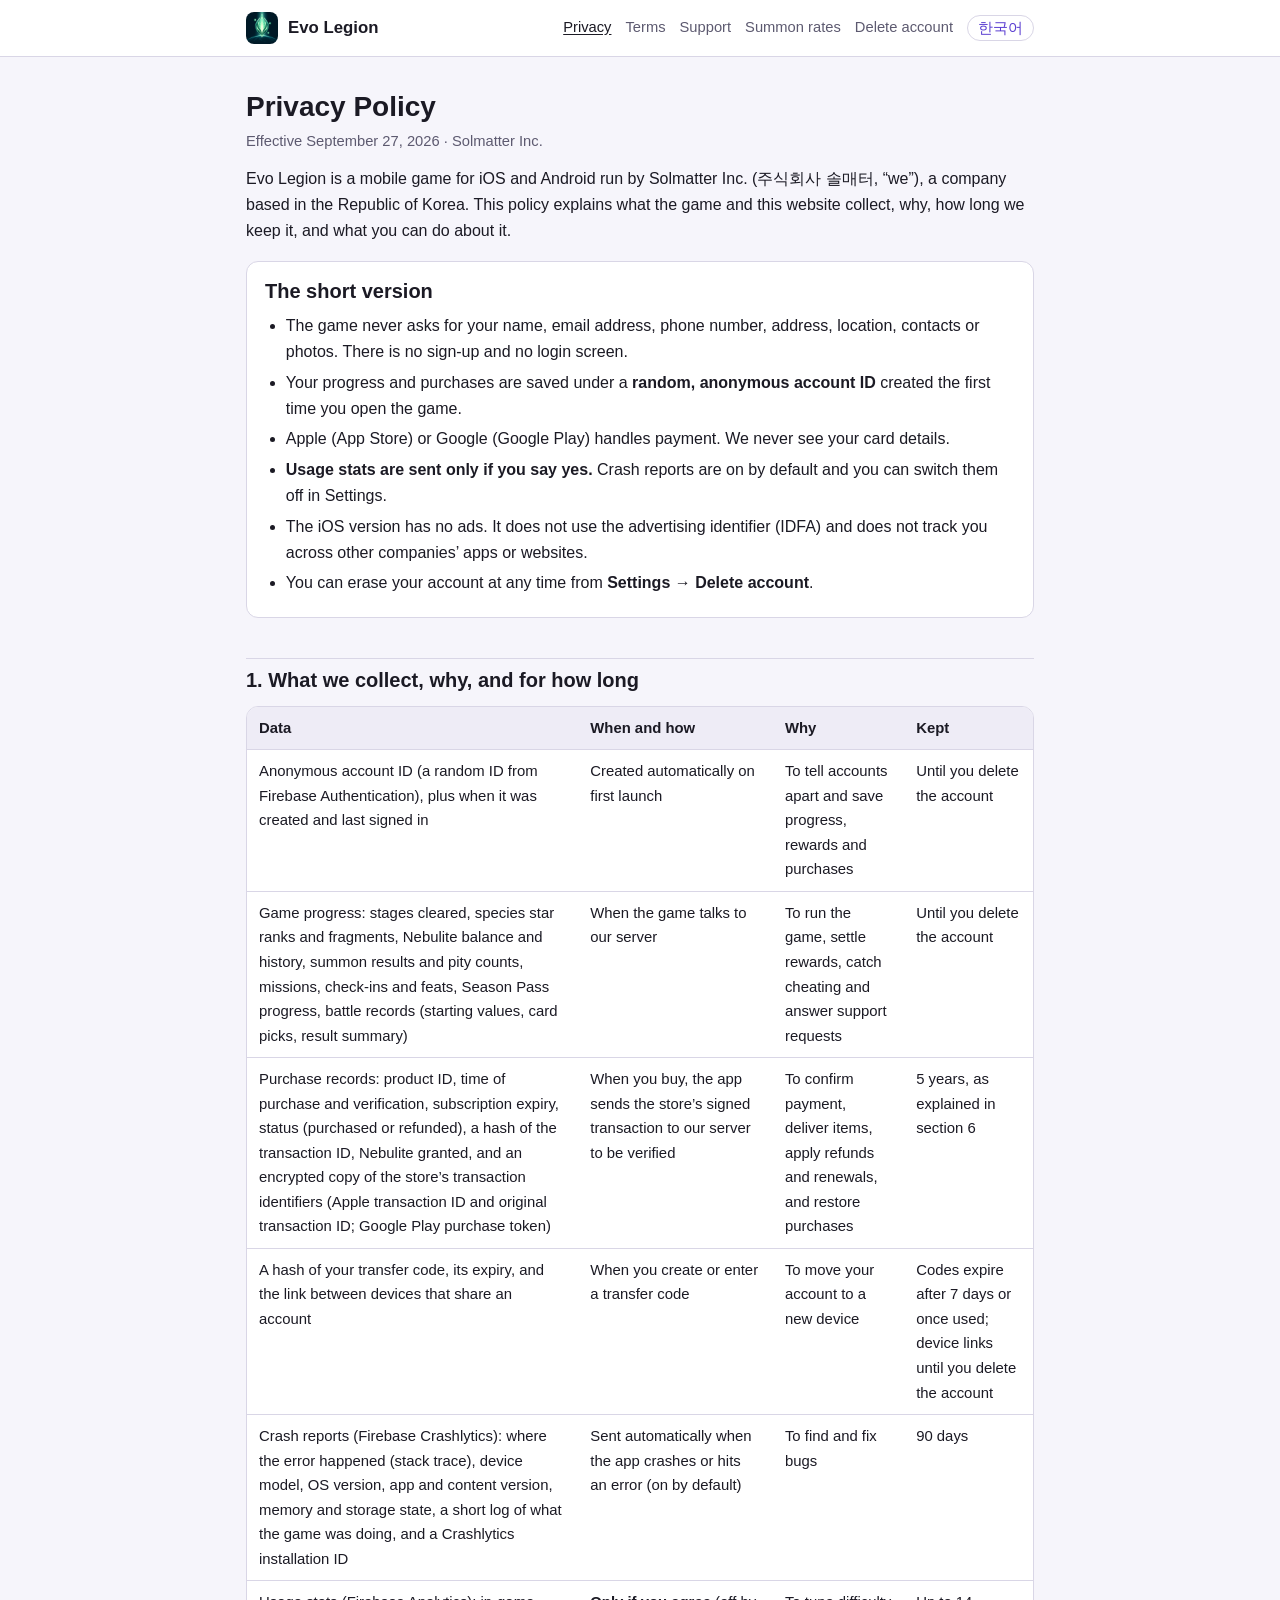
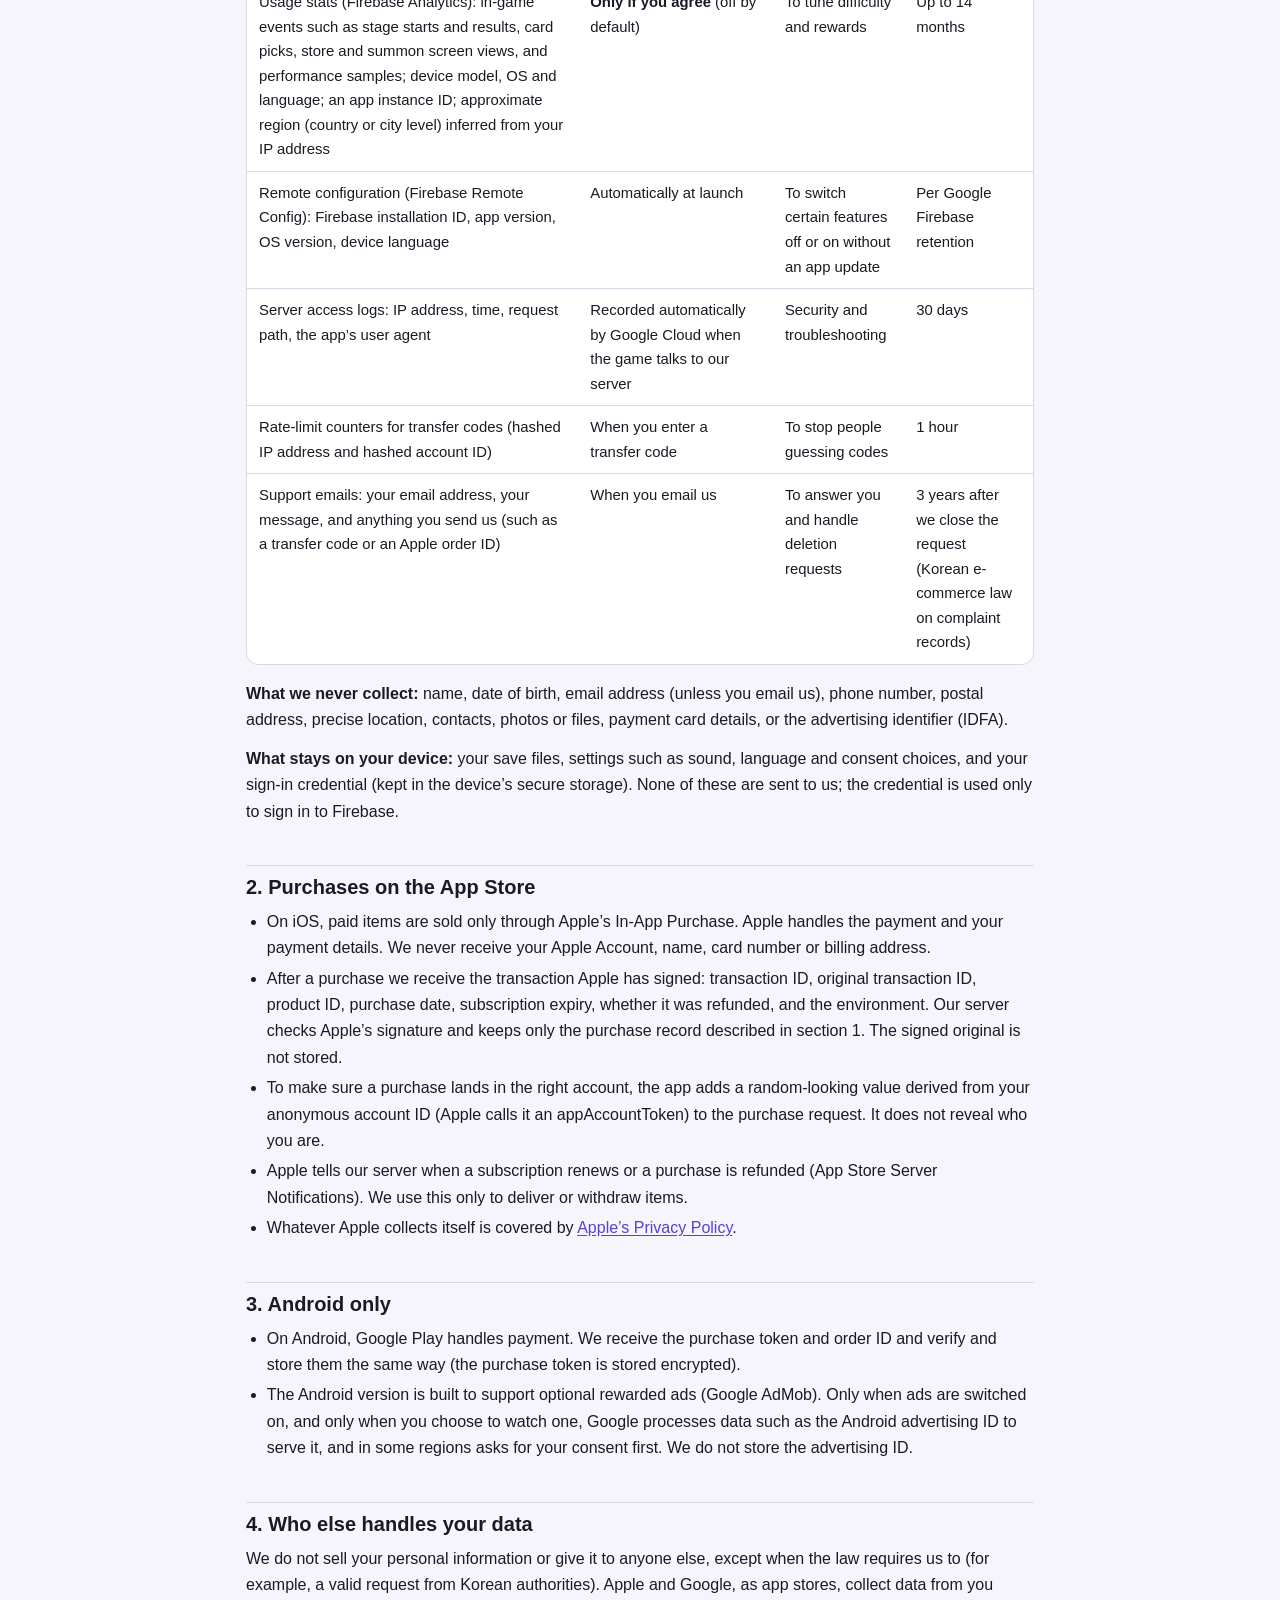
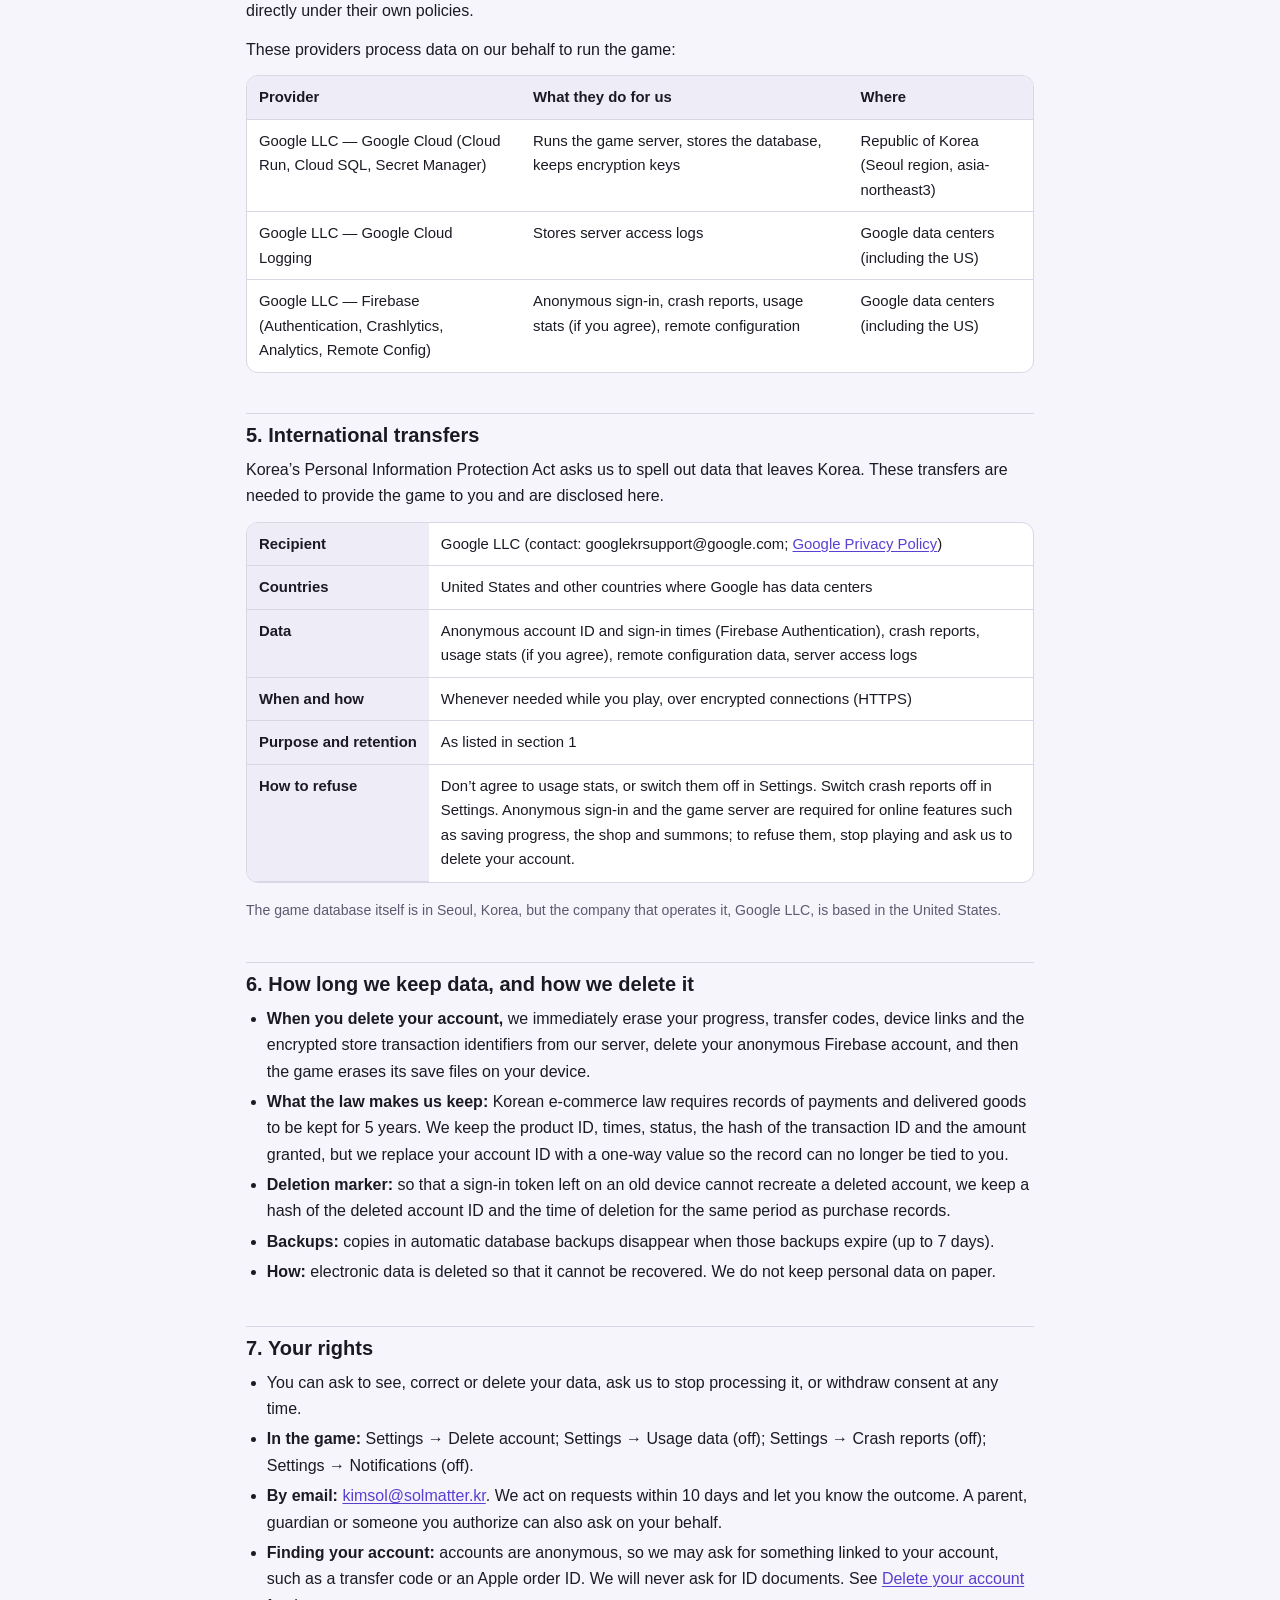
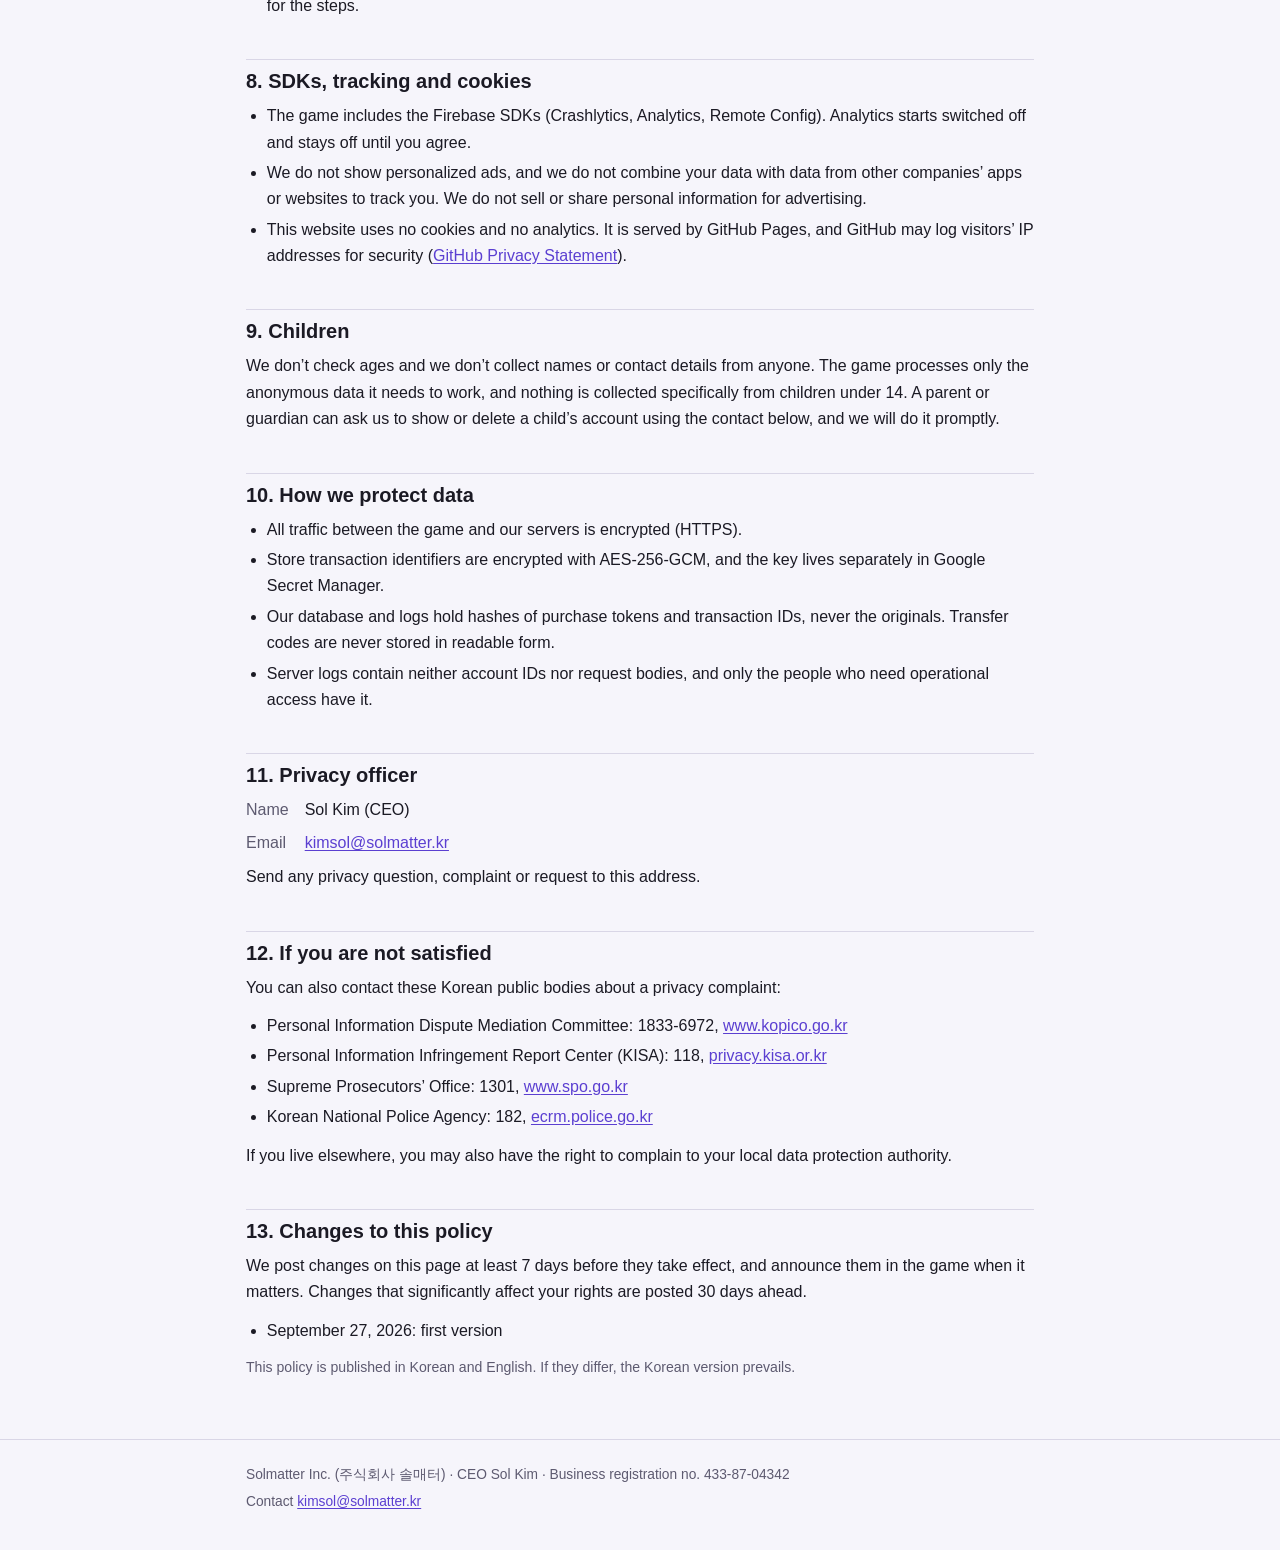
==== en/privacy/index.html @ aa60692b "Publish Evo Legion policy, support and probability pages" ====
<!doctype html>
<html lang="en">
<head>
<meta charset="utf-8">
<meta name="viewport" content="width=device-width, initial-scale=1">
<meta name="color-scheme" content="light dark">
<title>Privacy Policy · Evo Legion</title>
<meta name="description" content="How Evo Legion handles your data: what we collect, why, how long we keep it, where it goes, and how to delete it.">
<link rel="icon" href="../../icon.png">
<link rel="stylesheet" href="../../style.css">
<link rel="alternate" hreflang="ko" href="https://kimsol1134.github.io/evo-legion/privacy/">
<link rel="alternate" hreflang="en" href="https://kimsol1134.github.io/evo-legion/en/privacy/">
</head>
<body>
<header class="site"><div class="bar">
  <a class="brand" href="../"><img src="../../icon.png" alt="">Evo Legion</a>
  <nav aria-label="Site">
    <a href="../privacy/" aria-current="page">Privacy</a>
    <a href="../terms/">Terms</a>
    <a href="../support/">Support</a>
    <a href="../probabilities/">Summon rates</a>
    <a href="../account-deletion/">Delete account</a>
    <a class="lang" href="../../privacy/" hreflang="ko" lang="ko">한국어</a>
  </nav>
</div></header>

<main>
<h1>Privacy Policy</h1>
<p class="meta">Effective September 27, 2026 · Solmatter Inc.</p>

<p>Evo Legion is a mobile game for iOS and Android run by Solmatter Inc. (주식회사 솔매터, “we”), a company based in the Republic of Korea. This policy explains what the game and this website collect, why, how long we keep it, and what you can do about it.</p>

<div class="card">
<h2 style="border:0;margin-top:0;padding-top:0">The short version</h2>
<ul>
  <li>The game never asks for your name, email address, phone number, address, location, contacts or photos. There is no sign-up and no login screen.</li>
  <li>Your progress and purchases are saved under a <strong>random, anonymous account ID</strong> created the first time you open the game.</li>
  <li>Apple (App Store) or Google (Google Play) handles payment. We never see your card details.</li>
  <li><strong>Usage stats are sent only if you say yes.</strong> Crash reports are on by default and you can switch them off in Settings.</li>
  <li>The iOS version has no ads. It does not use the advertising identifier (IDFA) and does not track you across other companies’ apps or websites.</li>
  <li>You can erase your account at any time from <strong>Settings → Delete account</strong>.</li>
</ul>
</div>

<h2 id="items">1. What we collect, why, and for how long</h2>
<div class="table-wrap"><table>
<thead><tr><th>Data</th><th>When and how</th><th>Why</th><th>Kept</th></tr></thead>
<tbody>
<tr><td>Anonymous account ID (a random ID from Firebase Authentication), plus when it was created and last signed in</td><td>Created automatically on first launch</td><td>To tell accounts apart and save progress, rewards and purchases</td><td>Until you delete the account</td></tr>
<tr><td>Game progress: stages cleared, species star ranks and fragments, Nebulite balance and history, summon results and pity counts, missions, check-ins and feats, Season Pass progress, battle records (starting values, card picks, result summary)</td><td>When the game talks to our server</td><td>To run the game, settle rewards, catch cheating and answer support requests</td><td>Until you delete the account</td></tr>
<tr><td>Purchase records: product ID, time of purchase and verification, subscription expiry, status (purchased or refunded), a hash of the transaction ID, Nebulite granted, and an encrypted copy of the store’s transaction identifiers (Apple transaction ID and original transaction ID; Google Play purchase token)</td><td>When you buy, the app sends the store’s signed transaction to our server to be verified</td><td>To confirm payment, deliver items, apply refunds and renewals, and restore purchases</td><td>5 years, as explained in section 6</td></tr>
<tr><td>A hash of your transfer code, its expiry, and the link between devices that share an account</td><td>When you create or enter a transfer code</td><td>To move your account to a new device</td><td>Codes expire after 7 days or once used; device links until you delete the account</td></tr>
<tr><td>Crash reports (Firebase Crashlytics): where the error happened (stack trace), device model, OS version, app and content version, memory and storage state, a short log of what the game was doing, and a Crashlytics installation ID</td><td>Sent automatically when the app crashes or hits an error (on by default)</td><td>To find and fix bugs</td><td>90 days</td></tr>
<tr><td>Usage stats (Firebase Analytics): in-game events such as stage starts and results, card picks, store and summon screen views, and performance samples; device model, OS and language; an app instance ID; approximate region (country or city level) inferred from your IP address</td><td><strong>Only if you agree</strong> (off by default)</td><td>To tune difficulty and rewards</td><td>Up to 14 months</td></tr>
<tr><td>Remote configuration (Firebase Remote Config): Firebase installation ID, app version, OS version, device language</td><td>Automatically at launch</td><td>To switch certain features off or on without an app update</td><td>Per Google Firebase retention</td></tr>
<tr><td>Server access logs: IP address, time, request path, the app’s user agent</td><td>Recorded automatically by Google Cloud when the game talks to our server</td><td>Security and troubleshooting</td><td>30 days</td></tr>
<tr><td>Rate-limit counters for transfer codes (hashed IP address and hashed account ID)</td><td>When you enter a transfer code</td><td>To stop people guessing codes</td><td>1 hour</td></tr>
<tr><td>Support emails: your email address, your message, and anything you send us (such as a transfer code or an Apple order ID)</td><td>When you email us</td><td>To answer you and handle deletion requests</td><td>3 years after we close the request (Korean e-commerce law on complaint records)</td></tr>
</tbody>
</table></div>

<p><strong>What we never collect:</strong> name, date of birth, email address (unless you email us), phone number, postal address, precise location, contacts, photos or files, payment card details, or the advertising identifier (IDFA).</p>
<p><strong>What stays on your device:</strong> your save files, settings such as sound, language and consent choices, and your sign-in credential (kept in the device’s secure storage). None of these are sent to us; the credential is used only to sign in to Firebase.</p>

<h2 id="apple">2. Purchases on the App Store</h2>
<ul>
  <li>On iOS, paid items are sold only through Apple’s In-App Purchase. Apple handles the payment and your payment details. We never receive your Apple Account, name, card number or billing address.</li>
  <li>After a purchase we receive the transaction Apple has signed: transaction ID, original transaction ID, product ID, purchase date, subscription expiry, whether it was refunded, and the environment. Our server checks Apple’s signature and keeps only the purchase record described in section 1. The signed original is not stored.</li>
  <li>To make sure a purchase lands in the right account, the app adds a random-looking value derived from your anonymous account ID (Apple calls it an appAccountToken) to the purchase request. It does not reveal who you are.</li>
  <li>Apple tells our server when a subscription renews or a purchase is refunded (App Store Server Notifications). We use this only to deliver or withdraw items.</li>
  <li>Whatever Apple collects itself is covered by <a href="https://www.apple.com/legal/privacy/">Apple’s Privacy Policy</a>.</li>
</ul>

<h2 id="android">3. Android only</h2>
<ul>
  <li>On Android, Google Play handles payment. We receive the purchase token and order ID and verify and store them the same way (the purchase token is stored encrypted).</li>
  <li>The Android version is built to support optional rewarded ads (Google AdMob). Only when ads are switched on, and only when you choose to watch one, Google processes data such as the Android advertising ID to serve it, and in some regions asks for your consent first. We do not store the advertising ID.</li>
</ul>

<h2 id="sharing">4. Who else handles your data</h2>
<p>We do not sell your personal information or give it to anyone else, except when the law requires us to (for example, a valid request from Korean authorities). Apple and Google, as app stores, collect data from you directly under their own policies.</p>
<p>These providers process data on our behalf to run the game:</p>
<div class="table-wrap"><table>
<thead><tr><th>Provider</th><th>What they do for us</th><th>Where</th></tr></thead>
<tbody>
<tr><td>Google LLC — Google Cloud (Cloud Run, Cloud SQL, Secret Manager)</td><td>Runs the game server, stores the database, keeps encryption keys</td><td>Republic of Korea (Seoul region, asia-northeast3)</td></tr>
<tr><td>Google LLC — Google Cloud Logging</td><td>Stores server access logs</td><td>Google data centers (including the US)</td></tr>
<tr><td>Google LLC — Firebase (Authentication, Crashlytics, Analytics, Remote Config)</td><td>Anonymous sign-in, crash reports, usage stats (if you agree), remote configuration</td><td>Google data centers (including the US)</td></tr>
</tbody>
</table></div>

<h2 id="transfer">5. International transfers</h2>
<p>Korea’s Personal Information Protection Act asks us to spell out data that leaves Korea. These transfers are needed to provide the game to you and are disclosed here.</p>
<div class="table-wrap"><table>
<tbody>
<tr><th>Recipient</th><td>Google LLC (contact: googlekrsupport@google.com; <a href="https://policies.google.com/privacy">Google Privacy Policy</a>)</td></tr>
<tr><th>Countries</th><td>United States and other countries where Google has data centers</td></tr>
<tr><th>Data</th><td>Anonymous account ID and sign-in times (Firebase Authentication), crash reports, usage stats (if you agree), remote configuration data, server access logs</td></tr>
<tr><th>When and how</th><td>Whenever needed while you play, over encrypted connections (HTTPS)</td></tr>
<tr><th>Purpose and retention</th><td>As listed in section 1</td></tr>
<tr><th>How to refuse</th><td>Don’t agree to usage stats, or switch them off in Settings. Switch crash reports off in Settings. Anonymous sign-in and the game server are required for online features such as saving progress, the shop and summons; to refuse them, stop playing and ask us to delete your account.</td></tr>
</tbody>
</table></div>
<p class="small">The game database itself is in Seoul, Korea, but the company that operates it, Google LLC, is based in the United States.</p>

<h2 id="retention">6. How long we keep data, and how we delete it</h2>
<ul>
  <li><strong>When you delete your account,</strong> we immediately erase your progress, transfer codes, device links and the encrypted store transaction identifiers from our server, delete your anonymous Firebase account, and then the game erases its save files on your device.</li>
  <li><strong>What the law makes us keep:</strong> Korean e-commerce law requires records of payments and delivered goods to be kept for 5 years. We keep the product ID, times, status, the hash of the transaction ID and the amount granted, but we replace your account ID with a one-way value so the record can no longer be tied to you.</li>
  <li><strong>Deletion marker:</strong> so that a sign-in token left on an old device cannot recreate a deleted account, we keep a hash of the deleted account ID and the time of deletion for the same period as purchase records.</li>
  <li><strong>Backups:</strong> copies in automatic database backups disappear when those backups expire (up to 7 days).</li>
  <li><strong>How:</strong> electronic data is deleted so that it cannot be recovered. We do not keep personal data on paper.</li>
</ul>

<h2 id="rights">7. Your rights</h2>
<ul>
  <li>You can ask to see, correct or delete your data, ask us to stop processing it, or withdraw consent at any time.</li>
  <li><strong>In the game:</strong> Settings → Delete account; Settings → Usage data (off); Settings → Crash reports (off); Settings → Notifications (off).</li>
  <li><strong>By email:</strong> <a href="mailto:kimsol@solmatter.kr">kimsol@solmatter.kr</a>. We act on requests within 10 days and let you know the outcome. A parent, guardian or someone you authorize can also ask on your behalf.</li>
  <li><strong>Finding your account:</strong> accounts are anonymous, so we may ask for something linked to your account, such as a transfer code or an Apple order ID. We will never ask for ID documents. See <a href="../account-deletion/">Delete your account</a> for the steps.</li>
</ul>

<h2 id="auto">8. SDKs, tracking and cookies</h2>
<ul>
  <li>The game includes the Firebase SDKs (Crashlytics, Analytics, Remote Config). Analytics starts switched off and stays off until you agree.</li>
  <li>We do not show personalized ads, and we do not combine your data with data from other companies’ apps or websites to track you. We do not sell or share personal information for advertising.</li>
  <li>This website uses no cookies and no analytics. It is served by GitHub Pages, and GitHub may log visitors’ IP addresses for security (<a href="https://docs.github.com/en/site-policy/privacy-policies/github-general-privacy-statement">GitHub Privacy Statement</a>).</li>
</ul>

<h2 id="children">9. Children</h2>
<p>We don’t check ages and we don’t collect names or contact details from anyone. The game processes only the anonymous data it needs to work, and nothing is collected specifically from children under 14. A parent or guardian can ask us to show or delete a child’s account using the contact below, and we will do it promptly.</p>

<h2 id="security">10. How we protect data</h2>
<ul>
  <li>All traffic between the game and our servers is encrypted (HTTPS).</li>
  <li>Store transaction identifiers are encrypted with AES-256-GCM, and the key lives separately in Google Secret Manager.</li>
  <li>Our database and logs hold hashes of purchase tokens and transaction IDs, never the originals. Transfer codes are never stored in readable form.</li>
  <li>Server logs contain neither account IDs nor request bodies, and only the people who need operational access have it.</li>
</ul>

<h2 id="officer">11. Privacy officer</h2>
<dl class="facts">
  <dt>Name</dt><dd>Sol Kim (CEO)</dd>
  <dt>Email</dt><dd><a href="mailto:kimsol@solmatter.kr">kimsol@solmatter.kr</a></dd>
</dl>
<p>Send any privacy question, complaint or request to this address.</p>

<h2 id="remedy">12. If you are not satisfied</h2>
<p>You can also contact these Korean public bodies about a privacy complaint:</p>
<ul>
  <li>Personal Information Dispute Mediation Committee: 1833-6972, <a href="https://www.kopico.go.kr">www.kopico.go.kr</a></li>
  <li>Personal Information Infringement Report Center (KISA): 118, <a href="https://privacy.kisa.or.kr">privacy.kisa.or.kr</a></li>
  <li>Supreme Prosecutors’ Office: 1301, <a href="https://www.spo.go.kr">www.spo.go.kr</a></li>
  <li>Korean National Police Agency: 182, <a href="https://ecrm.police.go.kr">ecrm.police.go.kr</a></li>
</ul>
<p>If you live elsewhere, you may also have the right to complain to your local data protection authority.</p>

<h2 id="changes">13. Changes to this policy</h2>
<p>We post changes on this page at least 7 days before they take effect, and announce them in the game when it matters. Changes that significantly affect your rights are posted 30 days ahead.</p>
<ul>
  <li>September 27, 2026: first version</li>
</ul>
<p class="small">This policy is published in Korean and English. If they differ, the Korean version prevails.</p>
</main>

<footer class="site-footer"><div class="bar">
  <p>Solmatter Inc. (주식회사 솔매터) · CEO Sol Kim · Business registration no. 433-87-04342</p>
  <p>Contact <a href="mailto:kimsol@solmatter.kr">kimsol@solmatter.kr</a></p>
</div></footer>
</body>
</html>
---- style.css ----
/* Evo Legion / 진화 군단 — public pages. One stylesheet, no scripts, no external fonts. */
:root {
  color-scheme: light dark;
  --bg: #f6f5fb;
  --surface: #ffffff;
  --surface-2: #eeecf6;
  --text: #1b1a24;
  --muted: #5d5a70;
  --line: #d9d6e6;
  --accent: #5b3fd1;
  --accent-text: #ffffff;
  --gold: #9a6a00;
  --note-bg: #fff6df;
  --note-line: #e9c46a;
  --radius: 12px;
  --gutter: 16px;
  font-size: 16px;
}
@media (prefers-color-scheme: dark) {
  :root {
    --bg: #0f1020;
    --surface: #181a30;
    --surface-2: #20233d;
    --text: #ecebf7;
    --muted: #a9a7c2;
    --line: #2e3154;
    --accent: #a995ff;
    --accent-text: #120d2c;
    --gold: #ffd36b;
    --note-bg: #2a2412;
    --note-line: #8a6d1f;
  }
}
* { box-sizing: border-box; }
html { -webkit-text-size-adjust: 100%; }
body {
  margin: 0;
  background: var(--bg);
  color: var(--text);
  font-family: -apple-system, BlinkMacSystemFont, "Apple SD Gothic Neo", "Pretendard", "Noto Sans KR",
    "Segoe UI", Roboto, "Malgun Gothic", sans-serif;
  line-height: 1.65;
  word-break: keep-all;
  overflow-wrap: anywhere;
}
a { color: var(--accent); text-underline-offset: 2px; }
a:focus-visible { outline: 2px solid var(--accent); outline-offset: 2px; border-radius: 4px; }

.site {
  background: var(--surface);
  border-bottom: 1px solid var(--line);
}
.site .bar {
  max-width: 820px;
  margin: 0 auto;
  padding: 12px var(--gutter);
  display: flex;
  flex-wrap: wrap;
  align-items: center;
  gap: 8px 16px;
}
.brand {
  display: inline-flex;
  align-items: center;
  gap: 10px;
  font-weight: 700;
  font-size: 1.05rem;
  color: var(--text);
  text-decoration: none;
  margin-right: auto;
}
.brand img { width: 32px; height: 32px; border-radius: 8px; }
.site nav { display: flex; flex-wrap: wrap; gap: 4px 14px; font-size: .92rem; }
.site nav a { color: var(--muted); text-decoration: none; }
.site nav a:hover, .site nav a[aria-current="page"] { color: var(--text); text-decoration: underline; }
.site nav a.lang {
  color: var(--accent);
  border: 1px solid var(--line);
  border-radius: 999px;
  padding: 0 10px;
  text-decoration: none;
}

main {
  max-width: 820px;
  margin: 0 auto;
  padding: 24px var(--gutter) 48px;
}
h1 { font-size: 1.75rem; line-height: 1.3; margin: 8px 0 4px; }
h2 { font-size: 1.25rem; line-height: 1.35; margin: 40px 0 8px; padding-top: 8px; border-top: 1px solid var(--line); }
h3 { font-size: 1.05rem; margin: 24px 0 6px; }
p, ul, ol { margin: 8px 0 12px; }
ul, ol { padding-left: 1.3em; }
li { margin: 4px 0; }
.meta { color: var(--muted); font-size: .92rem; margin-top: 0; }
.lead { font-size: 1.08rem; }
small, .small { font-size: .88rem; color: var(--muted); }

.card {
  background: var(--surface);
  border: 1px solid var(--line);
  border-radius: var(--radius);
  padding: 16px 18px;
  margin: 16px 0;
}
.card > :first-child { margin-top: 0; }
.card > :last-child { margin-bottom: 0; }
.note {
  background: var(--note-bg);
  border: 1px solid var(--note-line);
  border-radius: var(--radius);
  padding: 12px 16px;
  margin: 16px 0;
}
.note > :first-child { margin-top: 0; }
.note > :last-child { margin-bottom: 0; }

.links { list-style: none; padding: 0; display: grid; gap: 10px; grid-template-columns: repeat(auto-fit, minmax(220px, 1fr)); }
.links li { margin: 0; }
.links a {
  display: block;
  background: var(--surface);
  border: 1px solid var(--line);
  border-radius: var(--radius);
  padding: 14px 16px;
  text-decoration: none;
  color: var(--text);
  height: 100%;
}
.links a strong { display: block; color: var(--accent); }
.links a span { color: var(--muted); font-size: .92rem; }

.table-wrap { overflow-x: auto; margin: 12px 0 16px; border: 1px solid var(--line); border-radius: var(--radius); background: var(--surface); }
table { border-collapse: collapse; width: 100%; font-size: .93rem; }
th, td { text-align: left; vertical-align: top; padding: 9px 12px; border-bottom: 1px solid var(--line); }
tr:last-child td { border-bottom: 0; }
th { background: var(--surface-2); font-weight: 600; white-space: nowrap; }
td.num, th.num { text-align: right; white-space: nowrap; font-variant-numeric: tabular-nums; }
tfoot td { font-weight: 600; background: var(--surface-2); }

.hero { text-align: center; padding: 24px 0 8px; }
.hero img { width: 112px; height: 112px; border-radius: 24px; box-shadow: 0 6px 24px rgba(0,0,0,.18); }
.hero h1 { font-size: 2rem; margin-top: 16px; }
.hero p { color: var(--muted); max-width: 560px; margin: 8px auto; }

dl.facts { display: grid; grid-template-columns: max-content 1fr; gap: 6px 16px; margin: 8px 0; }
dl.facts dt { color: var(--muted); }
dl.facts dd { margin: 0; }

details { background: var(--surface); border: 1px solid var(--line); border-radius: var(--radius); padding: 12px 16px; margin: 10px 0; }
details summary { cursor: pointer; font-weight: 600; }
details[open] summary { margin-bottom: 6px; }

code, .mono { font-family: ui-monospace, SFMono-Regular, Menlo, Consolas, monospace; font-size: .9em; background: var(--surface-2); padding: 1px 5px; border-radius: 5px; }

footer.site-footer {
  border-top: 1px solid var(--line);
  color: var(--muted);
  font-size: .86rem;
}
footer.site-footer .bar { max-width: 820px; margin: 0 auto; padding: 20px var(--gutter) 32px; }
footer.site-footer p { margin: 4px 0; }

@media (max-width: 480px) {
  h1 { font-size: 1.5rem; }
  .hero h1 { font-size: 1.7rem; }
  dl.facts { grid-template-columns: 1fr; gap: 0 0; }
  dl.facts dd { margin-bottom: 8px; }
  th, td { padding: 8px 10px; }
}
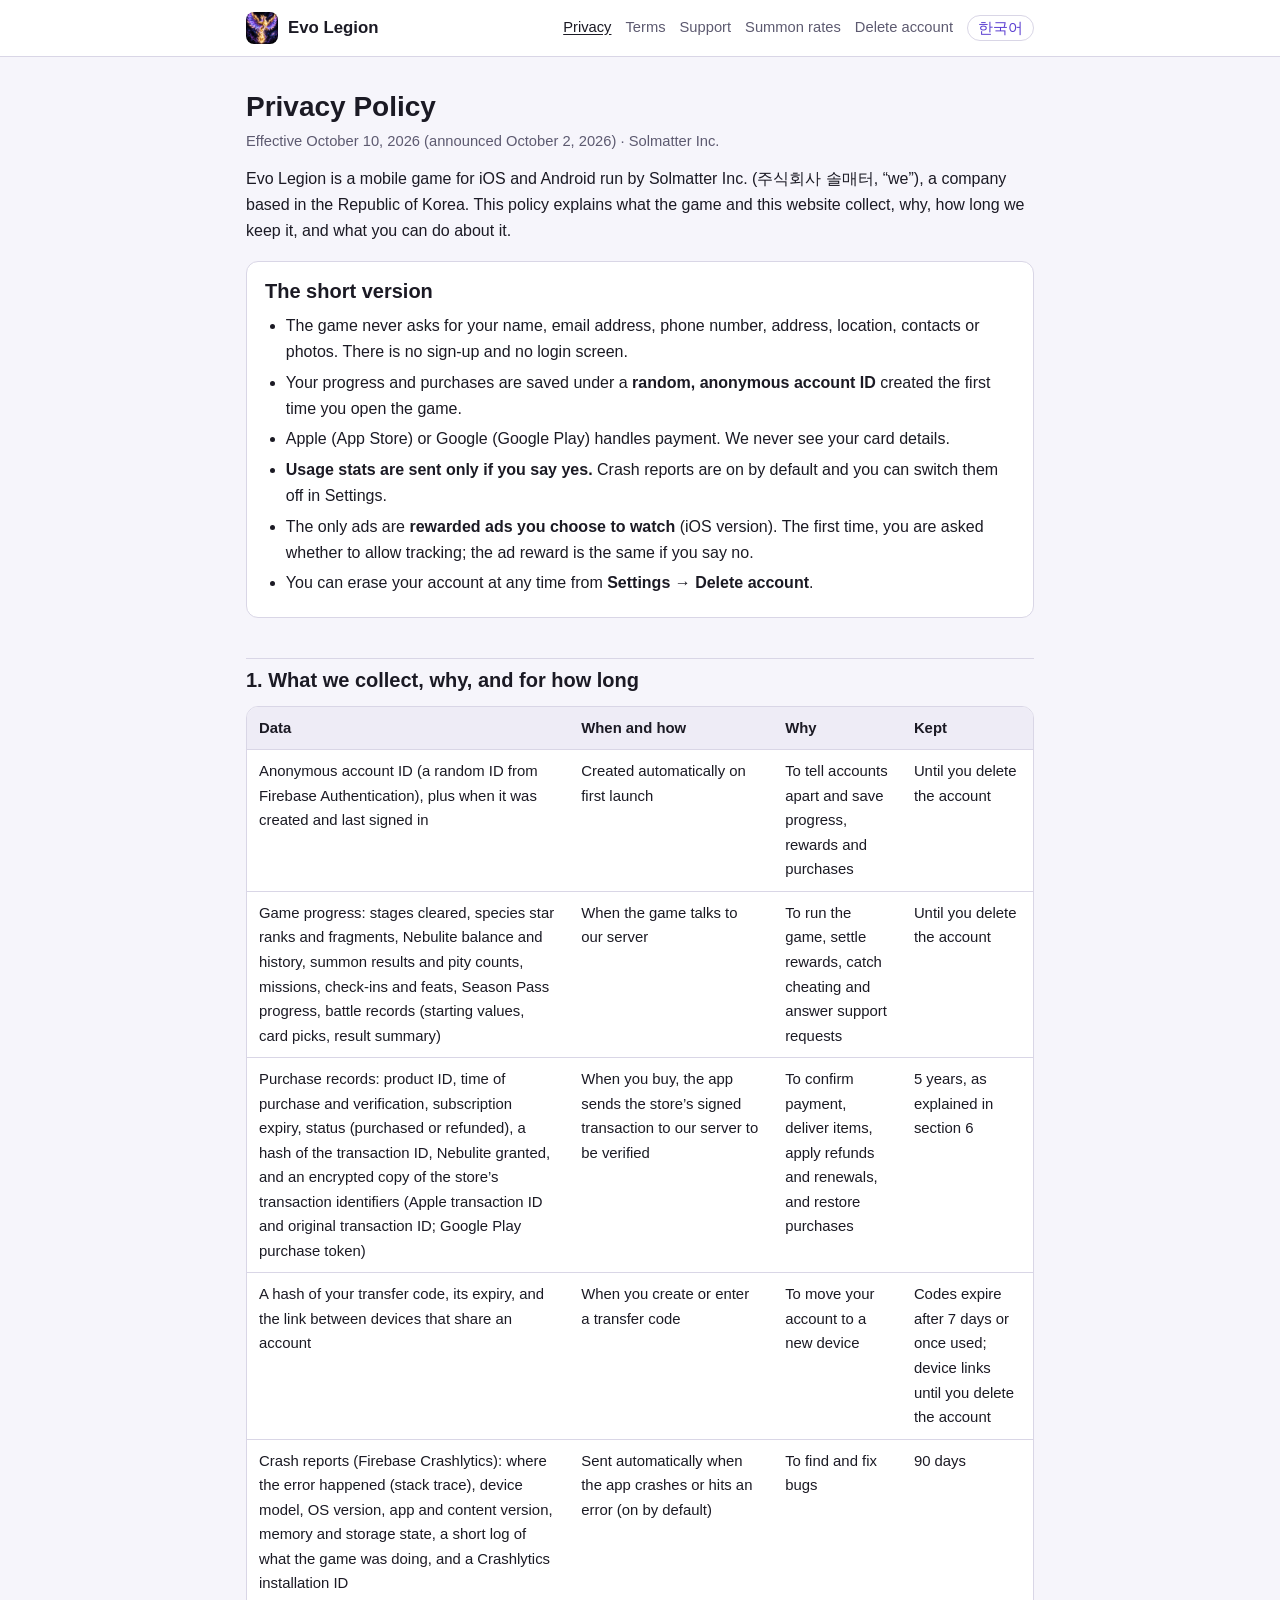
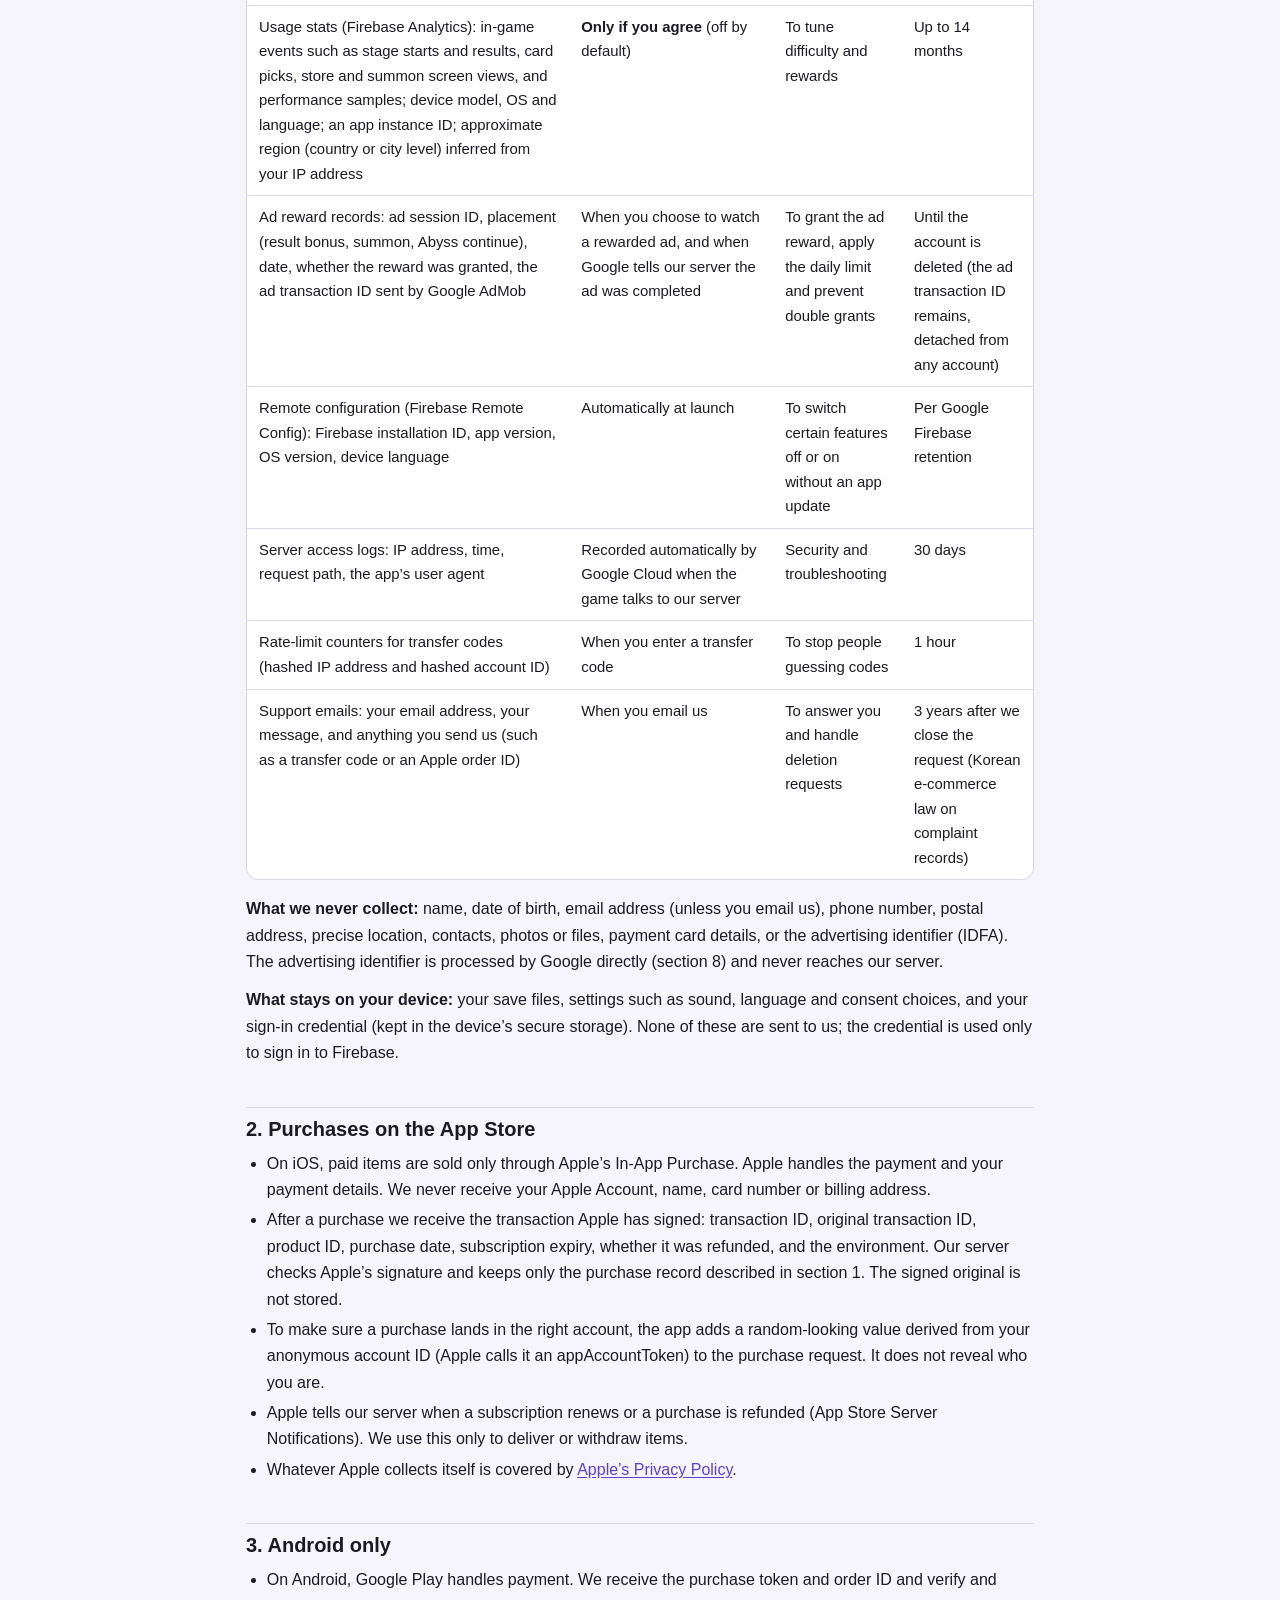
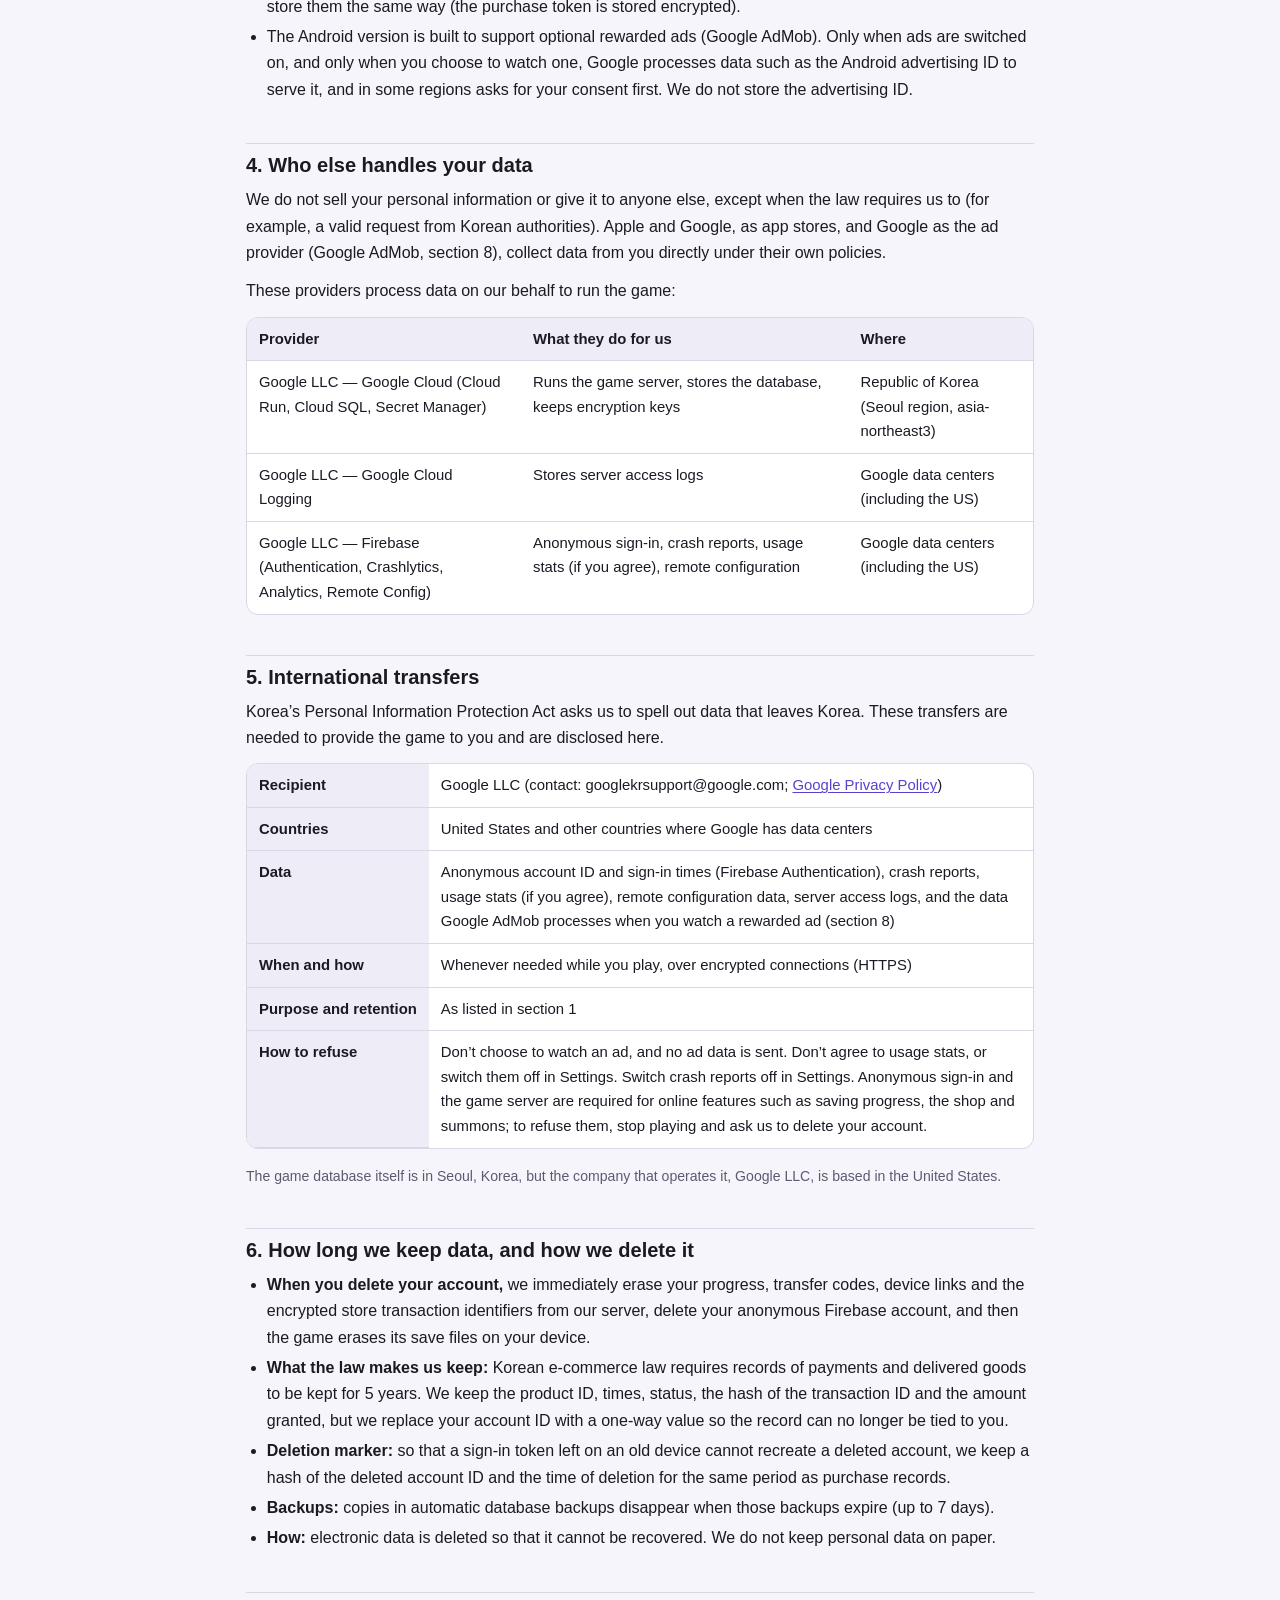
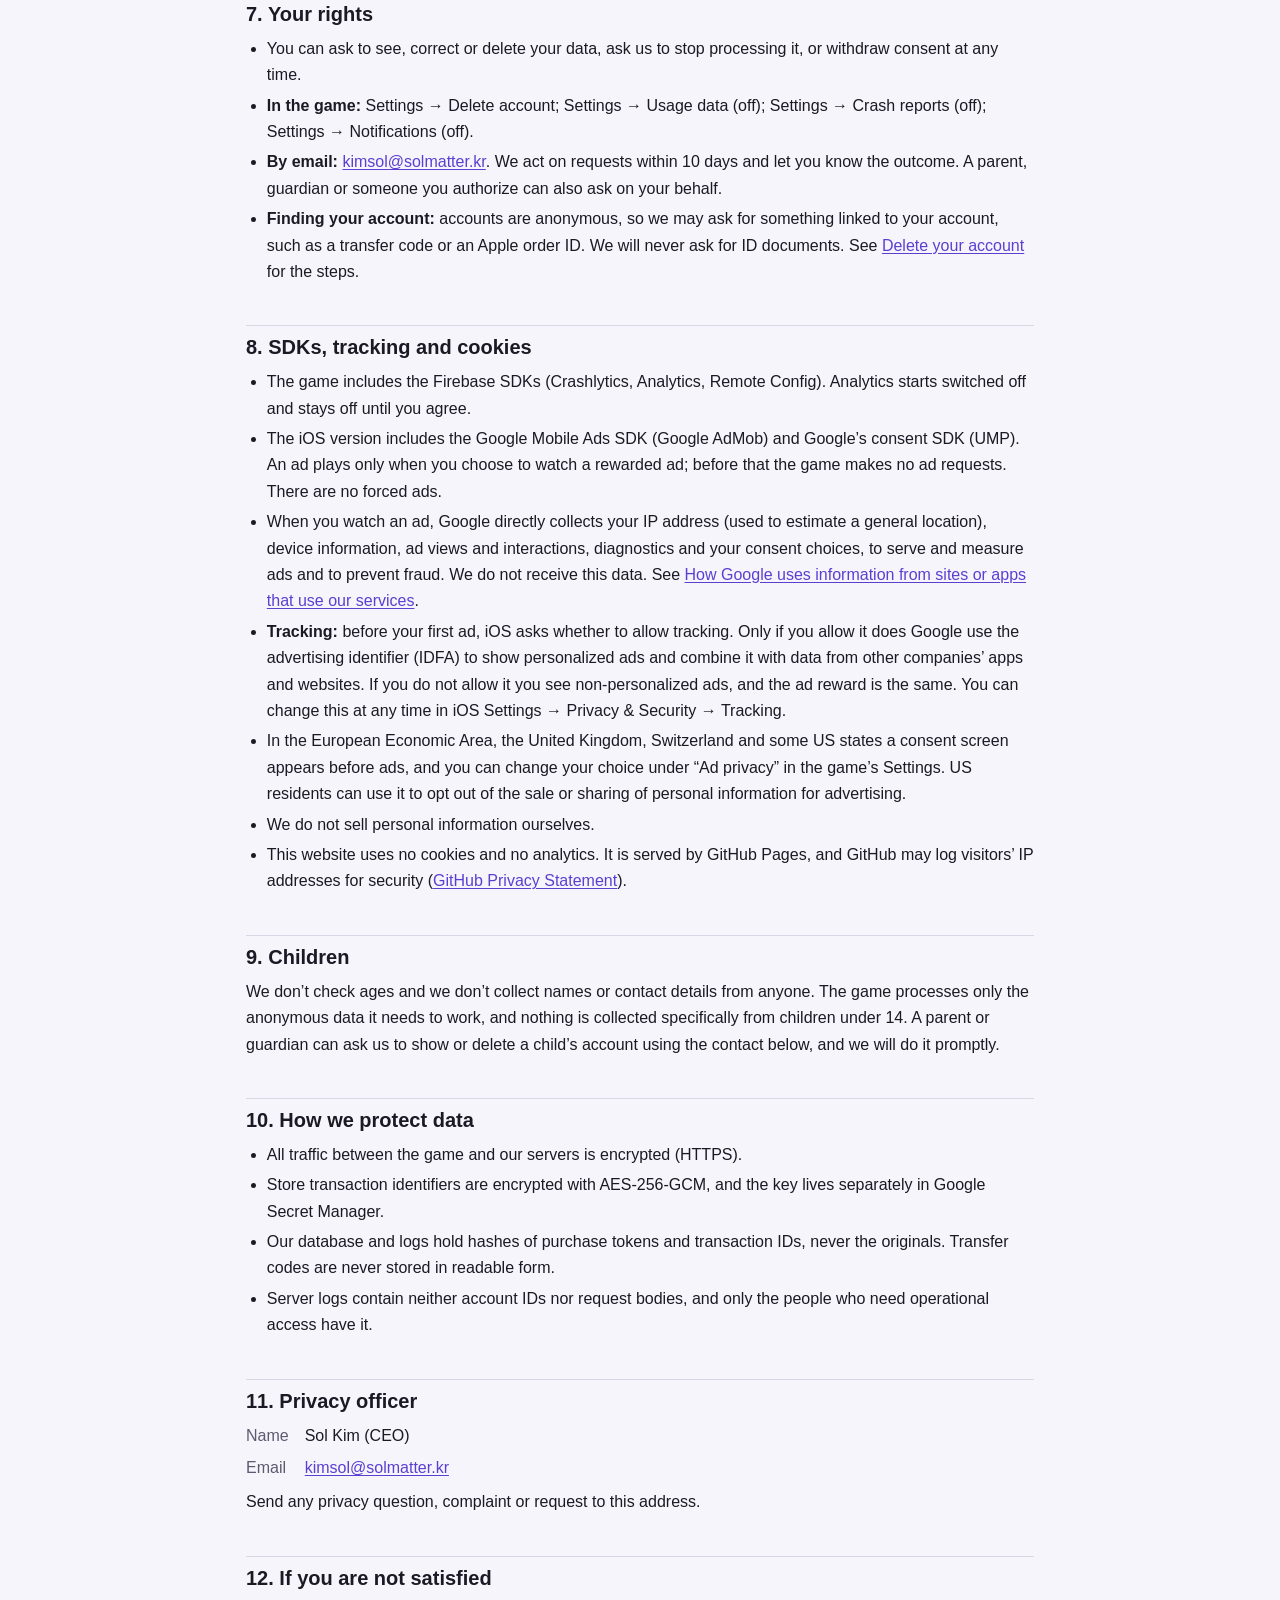
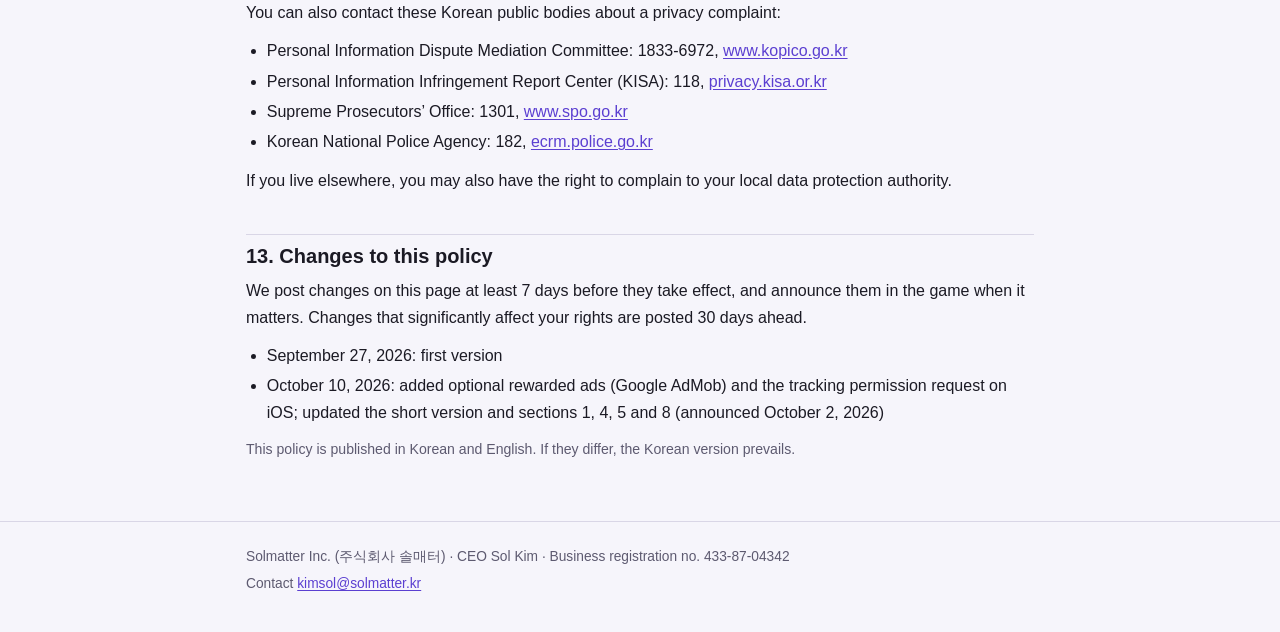
==== commit fbcd2abc: "Announce privacy policy change effective 2026-10-10: optional rewarded ads on iOS Adds Google AdMob " ====
--- a/en/privacy/index.html
+++ b/en/privacy/index.html
@@ -26,7 +26,7 @@
 
 <main>
 <h1>Privacy Policy</h1>
-<p class="meta">Effective September 27, 2026 · Solmatter Inc.</p>
+<p class="meta">Effective October 10, 2026 (announced October 2, 2026) · Solmatter Inc.</p>
 
 <p>Evo Legion is a mobile game for iOS and Android run by Solmatter Inc. (주식회사 솔매터, “we”), a company based in the Republic of Korea. This policy explains what the game and this website collect, why, how long we keep it, and what you can do about it.</p>
 
@@ -37,7 +37,7 @@
   <li>Your progress and purchases are saved under a <strong>random, anonymous account ID</strong> created the first time you open the game.</li>
   <li>Apple (App Store) or Google (Google Play) handles payment. We never see your card details.</li>
   <li><strong>Usage stats are sent only if you say yes.</strong> Crash reports are on by default and you can switch them off in Settings.</li>
-  <li>The iOS version has no ads. It does not use the advertising identifier (IDFA) and does not track you across other companies’ apps or websites.</li>
+  <li>The only ads are <strong>rewarded ads you choose to watch</strong> (iOS version). The first time, you are asked whether to allow tracking; the ad reward is the same if you say no.</li>
   <li>You can erase your account at any time from <strong>Settings → Delete account</strong>.</li>
 </ul>
 </div>
@@ -52,6 +52,7 @@
 <tr><td>A hash of your transfer code, its expiry, and the link between devices that share an account</td><td>When you create or enter a transfer code</td><td>To move your account to a new device</td><td>Codes expire after 7 days or once used; device links until you delete the account</td></tr>
 <tr><td>Crash reports (Firebase Crashlytics): where the error happened (stack trace), device model, OS version, app and content version, memory and storage state, a short log of what the game was doing, and a Crashlytics installation ID</td><td>Sent automatically when the app crashes or hits an error (on by default)</td><td>To find and fix bugs</td><td>90 days</td></tr>
 <tr><td>Usage stats (Firebase Analytics): in-game events such as stage starts and results, card picks, store and summon screen views, and performance samples; device model, OS and language; an app instance ID; approximate region (country or city level) inferred from your IP address</td><td><strong>Only if you agree</strong> (off by default)</td><td>To tune difficulty and rewards</td><td>Up to 14 months</td></tr>
+<tr><td>Ad reward records: ad session ID, placement (result bonus, summon, Abyss continue), date, whether the reward was granted, the ad transaction ID sent by Google AdMob</td><td>When you choose to watch a rewarded ad, and when Google tells our server the ad was completed</td><td>To grant the ad reward, apply the daily limit and prevent double grants</td><td>Until the account is deleted (the ad transaction ID remains, detached from any account)</td></tr>
 <tr><td>Remote configuration (Firebase Remote Config): Firebase installation ID, app version, OS version, device language</td><td>Automatically at launch</td><td>To switch certain features off or on without an app update</td><td>Per Google Firebase retention</td></tr>
 <tr><td>Server access logs: IP address, time, request path, the app’s user agent</td><td>Recorded automatically by Google Cloud when the game talks to our server</td><td>Security and troubleshooting</td><td>30 days</td></tr>
 <tr><td>Rate-limit counters for transfer codes (hashed IP address and hashed account ID)</td><td>When you enter a transfer code</td><td>To stop people guessing codes</td><td>1 hour</td></tr>
@@ -59,7 +60,7 @@
 </tbody>
 </table></div>
 
-<p><strong>What we never collect:</strong> name, date of birth, email address (unless you email us), phone number, postal address, precise location, contacts, photos or files, payment card details, or the advertising identifier (IDFA).</p>
+<p><strong>What we never collect:</strong> name, date of birth, email address (unless you email us), phone number, postal address, precise location, contacts, photos or files, payment card details, or the advertising identifier (IDFA). The advertising identifier is processed by Google directly (section 8) and never reaches our server.</p>
 <p><strong>What stays on your device:</strong> your save files, settings such as sound, language and consent choices, and your sign-in credential (kept in the device’s secure storage). None of these are sent to us; the credential is used only to sign in to Firebase.</p>
 
 <h2 id="apple">2. Purchases on the App Store</h2>
@@ -78,7 +79,7 @@
 </ul>
 
 <h2 id="sharing">4. Who else handles your data</h2>
-<p>We do not sell your personal information or give it to anyone else, except when the law requires us to (for example, a valid request from Korean authorities). Apple and Google, as app stores, collect data from you directly under their own policies.</p>
+<p>We do not sell your personal information or give it to anyone else, except when the law requires us to (for example, a valid request from Korean authorities). Apple and Google, as app stores, and Google as the ad provider (Google AdMob, section 8), collect data from you directly under their own policies.</p>
 <p>These providers process data on our behalf to run the game:</p>
 <div class="table-wrap"><table>
 <thead><tr><th>Provider</th><th>What they do for us</th><th>Where</th></tr></thead>
@@ -95,10 +96,10 @@
 <tbody>
 <tr><th>Recipient</th><td>Google LLC (contact: googlekrsupport@google.com; <a href="https://policies.google.com/privacy">Google Privacy Policy</a>)</td></tr>
 <tr><th>Countries</th><td>United States and other countries where Google has data centers</td></tr>
-<tr><th>Data</th><td>Anonymous account ID and sign-in times (Firebase Authentication), crash reports, usage stats (if you agree), remote configuration data, server access logs</td></tr>
+<tr><th>Data</th><td>Anonymous account ID and sign-in times (Firebase Authentication), crash reports, usage stats (if you agree), remote configuration data, server access logs, and the data Google AdMob processes when you watch a rewarded ad (section 8)</td></tr>
 <tr><th>When and how</th><td>Whenever needed while you play, over encrypted connections (HTTPS)</td></tr>
 <tr><th>Purpose and retention</th><td>As listed in section 1</td></tr>
-<tr><th>How to refuse</th><td>Don’t agree to usage stats, or switch them off in Settings. Switch crash reports off in Settings. Anonymous sign-in and the game server are required for online features such as saving progress, the shop and summons; to refuse them, stop playing and ask us to delete your account.</td></tr>
+<tr><th>How to refuse</th><td>Don’t choose to watch an ad, and no ad data is sent. Don’t agree to usage stats, or switch them off in Settings. Switch crash reports off in Settings. Anonymous sign-in and the game server are required for online features such as saving progress, the shop and summons; to refuse them, stop playing and ask us to delete your account.</td></tr>
 </tbody>
 </table></div>
 <p class="small">The game database itself is in Seoul, Korea, but the company that operates it, Google LLC, is based in the United States.</p>
@@ -123,7 +124,11 @@
 <h2 id="auto">8. SDKs, tracking and cookies</h2>
 <ul>
   <li>The game includes the Firebase SDKs (Crashlytics, Analytics, Remote Config). Analytics starts switched off and stays off until you agree.</li>
-  <li>We do not show personalized ads, and we do not combine your data with data from other companies’ apps or websites to track you. We do not sell or share personal information for advertising.</li>
+  <li>The iOS version includes the Google Mobile Ads SDK (Google AdMob) and Google’s consent SDK (UMP). An ad plays only when you choose to watch a rewarded ad; before that the game makes no ad requests. There are no forced ads.</li>
+  <li>When you watch an ad, Google directly collects your IP address (used to estimate a general location), device information, ad views and interactions, diagnostics and your consent choices, to serve and measure ads and to prevent fraud. We do not receive this data. See <a href="https://policies.google.com/technologies/partner-sites">How Google uses information from sites or apps that use our services</a>.</li>
+  <li><strong>Tracking:</strong> before your first ad, iOS asks whether to allow tracking. Only if you allow it does Google use the advertising identifier (IDFA) to show personalized ads and combine it with data from other companies’ apps and websites. If you do not allow it you see non-personalized ads, and the ad reward is the same. You can change this at any time in iOS Settings → Privacy &amp; Security → Tracking.</li>
+  <li>In the European Economic Area, the United Kingdom, Switzerland and some US states a consent screen appears before ads, and you can change your choice under “Ad privacy” in the game’s Settings. US residents can use it to opt out of the sale or sharing of personal information for advertising.</li>
+  <li>We do not sell personal information ourselves.</li>
   <li>This website uses no cookies and no analytics. It is served by GitHub Pages, and GitHub may log visitors’ IP addresses for security (<a href="https://docs.github.com/en/site-policy/privacy-policies/github-general-privacy-statement">GitHub Privacy Statement</a>).</li>
 </ul>
 
@@ -159,6 +164,7 @@
 <p>We post changes on this page at least 7 days before they take effect, and announce them in the game when it matters. Changes that significantly affect your rights are posted 30 days ahead.</p>
 <ul>
   <li>September 27, 2026: first version</li>
+  <li>October 10, 2026: added optional rewarded ads (Google AdMob) and the tracking permission request on iOS; updated the short version and sections 1, 4, 5 and 8 (announced October 2, 2026)</li>
 </ul>
 <p class="small">This policy is published in Korean and English. If they differ, the Korean version prevails.</p>
 </main>
